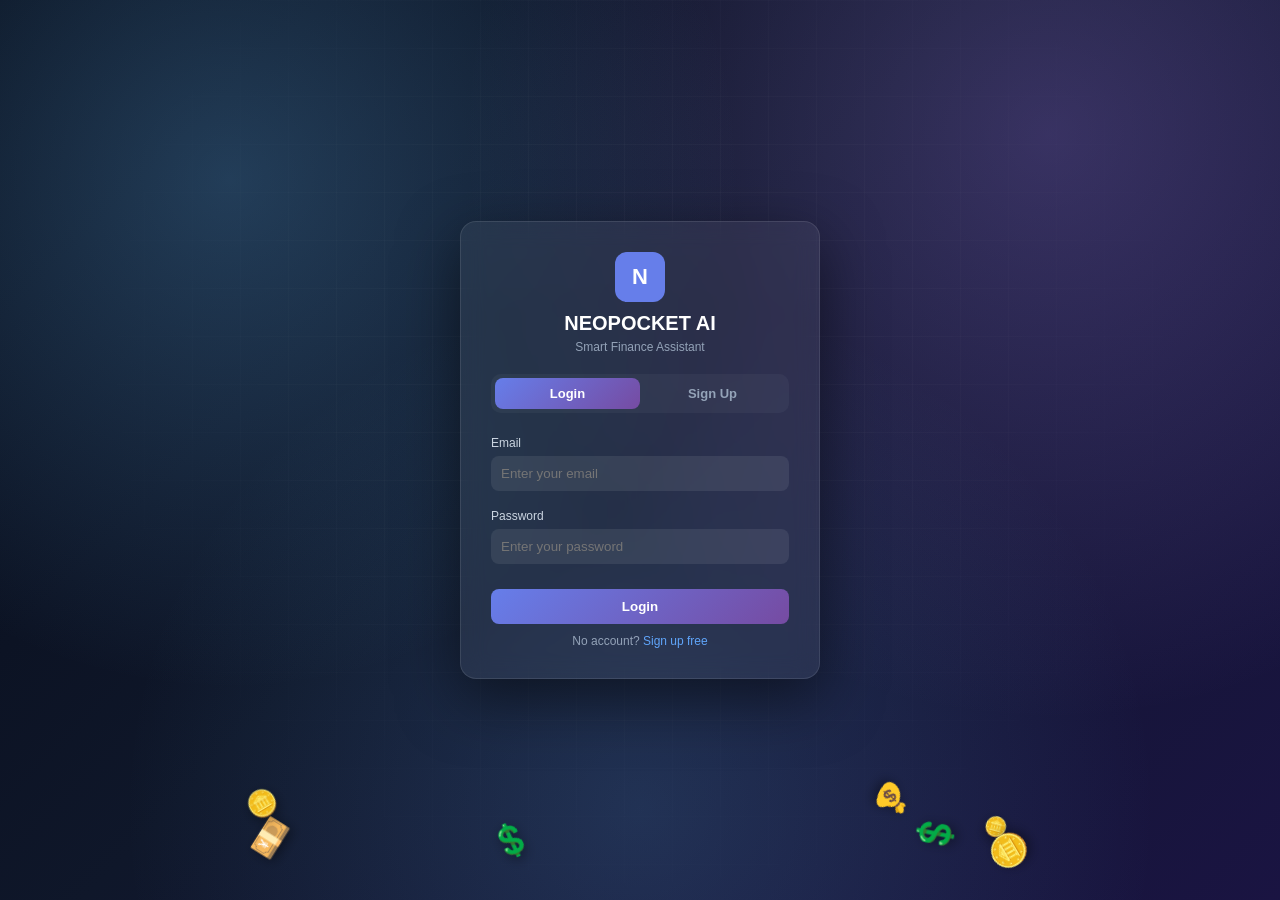
==== login.html @ 25423f74 "first commit" ====
<!DOCTYPE html>
<html lang="en">
<head>
  <meta charset="UTF-8" />
  <meta name="viewport" content="width=device-width, initial-scale=1.0"/>
  <title>NEOPOCKET AI - Login</title>
  <link rel="stylesheet" href="style.css"/>
</head>

<body class="login-body">

  <div class="money-rain" id="moneyRain"></div>

  <div class="login-container">
    <div class="login-box">

      <div class="login-header">
        <div class="logo">N</div>
        <h1>NEOPOCKET AI</h1>
        <p>Smart Finance Assistant</p>
      </div>

      <!-- Tab switcher -->
      <div class="auth-tabs">
        <button class="auth-tab active" id="tab-login" onclick="switchTab('login')">Login</button>
        <button class="auth-tab" id="tab-signup" onclick="switchTab('signup')">Sign Up</button>
      </div>

      <!-- LOGIN FORM -->
      <form id="loginForm" class="auth-form" onsubmit="handleLogin(event)">

        <div class="input-group">
          <label>Email</label>
          <input type="email" id="login-email" placeholder="Enter your email" required />
        </div>

        <div class="input-group">
          <label>Password</label>
          <input type="password" id="login-password" placeholder="Enter your password" required />
        </div>

        <div id="login-error" class="auth-error" style="display:none;"></div>

        <button type="submit" class="login-btn">Login</button>

        <p class="signup-text">
          No account? <a href="#" onclick="switchTab('signup'); return false;">Sign up free</a>
        </p>

      </form>

      <!-- SIGNUP FORM -->
      <form id="signupForm" class="auth-form" style="display:none;" onsubmit="handleSignup(event)">

        <div class="input-group">
          <label>Full Name</label>
          <input type="text" id="signup-name" placeholder="Enter your full name" required />
        </div>

        <div class="input-group">
          <label>Email</label>
          <input type="email" id="signup-email" placeholder="Enter your email" required />
        </div>

        <div class="input-group">
          <label>Password</label>
          <input type="password" id="signup-password" placeholder="Create a password (min 6 chars)" required minlength="6"/>
        </div>

        <div class="input-group">
          <label>Confirm Password</label>
          <input type="password" id="signup-confirm" placeholder="Repeat your password" required />
        </div>

        <div id="signup-error" class="auth-error" style="display:none;"></div>
        <div id="signup-success" class="auth-success" style="display:none;"></div>

        <button type="submit" class="login-btn">Create Account</button>

        <p class="signup-text">
          Already have an account? <a href="#" onclick="switchTab('login'); return false;">Login</a>
        </p>

      </form>

    </div>
  </div>

  <style>
    .money-rain{
      position:absolute;
      inset:0;
      overflow:hidden;
      pointer-events:none;
      z-index:1;
    }
    .login-container{
      position:relative;
      z-index:2;
    }
    .money-piece{
      position:absolute;
      top:-50px;
      left:var(--left);
      font-size:var(--size);
      opacity:0;
      filter: drop-shadow(0 4px 6px rgba(0,0,0,0.4));
      animation: moneyFall var(--dur) cubic-bezier(.45,0,.55,1) var(--delay) forwards;
    }
    @keyframes moneyFall{
      0%   { transform: translateY(0) rotate(0deg);    opacity:0; }
      6%   { opacity:1; }
      82%  { transform: translateY(calc(100vh - var(--land))) rotate(var(--spin)); opacity:1; }
      88%  { transform: translateY(calc(100vh - var(--land) + 6px)) rotate(var(--spin)); }
      100% { transform: translateY(calc(100vh - var(--land))) rotate(var(--spin)); opacity:1; }
    }

    .auth-tabs {
      display: flex;
      gap: 0;
      margin-bottom: 20px;
      background: rgba(255,255,255,0.04);
      border-radius: 10px;
      padding: 4px;
    }
    .auth-tab {
      flex: 1;
      padding: 8px;
      border: none;
      border-radius: 8px;
      background: transparent;
      color: #94a3b8;
      font-size: 13px;
      font-weight: 600;
      cursor: pointer;
      transition: all 0.2s;
    }
    .auth-tab.active {
      background: linear-gradient(135deg, #667eea, #764ba2);
      color: white;
    }
    .auth-error {
      background: rgba(252,129,129,0.12);
      border: 1px solid rgba(252,129,129,0.4);
      color: #fc8181;
      border-radius: 8px;
      padding: 9px 12px;
      font-size: 12px;
      margin-bottom: 10px;
    }
    .auth-success {
      background: rgba(104,211,145,0.12);
      border: 1px solid rgba(104,211,145,0.4);
      color: #68d391;
      border-radius: 8px;
      padding: 9px 12px;
      font-size: 12px;
      margin-bottom: 10px;
    }
  </style>

  <script>
    function switchTab(tab) {
      document.getElementById('loginForm').style.display  = tab === 'login'  ? '' : 'none';
      document.getElementById('signupForm').style.display = tab === 'signup' ? '' : 'none';
      document.getElementById('tab-login').classList.toggle('active',  tab === 'login');
      document.getElementById('tab-signup').classList.toggle('active', tab === 'signup');
      document.getElementById('login-error').style.display = 'none';
      document.getElementById('signup-error').style.display = 'none';
      document.getElementById('signup-success').style.display = 'none';
    }

    function apiRequest(action, data = {}) {
      return fetch(`api.php?action=${encodeURIComponent(action)}`, {
        method: 'POST',
        headers: { 'Content-Type': 'application/json' },
        credentials: 'same-origin',
        body: JSON.stringify(data)
      }).then(async response => {
        const payload = await response.json().catch(() => null);
        if (!response.ok) {
          throw new Error(payload && payload.error ? payload.error : response.statusText || 'Server error');
        }
        if (payload && payload.error) {
          throw new Error(payload.error);
        }
        return payload || {};
      });
    }

    async function handleLogin(e) {
      e.preventDefault();
      const email = document.getElementById('login-email').value.trim().toLowerCase();
      const pass  = document.getElementById('login-password').value;
      const errEl = document.getElementById('login-error');

      errEl.style.display = 'none';
      if (!email || !pass) {
        errEl.textContent = 'Please enter both email and password.';
        errEl.style.display = 'block';
        return;
      }

      try {
        await apiRequest('login', { email, password: pass });
        window.location.href = 'index.html';
      } catch (err) {
        errEl.textContent = '❌ ' + (err.message || 'Login failed');
        errEl.style.display = 'block';
      }
    }

    async function handleSignup(e) {
      e.preventDefault();
      const name    = document.getElementById('signup-name').value.trim();
      const email   = document.getElementById('signup-email').value.trim().toLowerCase();
      const pass    = document.getElementById('signup-password').value;
      const confirm = document.getElementById('signup-confirm').value;
      const errEl   = document.getElementById('signup-error');
      const sucEl   = document.getElementById('signup-success');

      errEl.style.display = 'none';
      sucEl.style.display = 'none';

      if (!name || !email || !pass) {
        errEl.textContent = 'All fields are required.';
        errEl.style.display = 'block';
        return;
      }
      if (pass !== confirm) {
        errEl.textContent = '❌ Passwords do not match.';
        errEl.style.display = 'block';
        return;
      }

      try {
        await apiRequest('signup', { name, email, password: pass });
        sucEl.textContent = '✅ Account created! Redirecting...';
        sucEl.style.display = 'block';
        setTimeout(() => { window.location.href = 'index.html'; }, 800);
      } catch (err) {
        errEl.textContent = '❌ ' + (err.message || 'Signup failed');
        errEl.style.display = 'block';
      }
    }
  </script>

  <script>
    (function moneyRainSetup() {
      const container = document.getElementById('moneyRain');
      const symbols = ['💵', '💰', '🪙', '💴', '💲'];

      function spawnCoin() {
        const el = document.createElement('span');
        el.className = 'money-piece';
        el.textContent = symbols[Math.floor(Math.random() * symbols.length)];

        const left = Math.random() * 96;               // % across screen
        const size = 16 + Math.random() * 20;           // px
        const dur  = 4.5 + Math.random() * 4;            // seconds to fall
        const delay = Math.random() * 3;                 // stagger start
        const land = 8 + Math.random() * 70;              // px from bottom (pile height look)
        const spin = (Math.random() > 0.5 ? 1 : -1) * (200 + Math.random() * 360);

        el.style.setProperty('--left', left + '%');
        el.style.setProperty('--size', size + 'px');
        el.style.setProperty('--dur', dur + 's');
        el.style.setProperty('--delay', delay + 's');
        el.style.setProperty('--land', land + 'px');
        el.style.setProperty('--spin', spin + 'deg');

        container.appendChild(el);

        // Once it lands, remove after a while and spawn a fresh one (keeps it raining forever)
        setTimeout(() => {
          el.remove();
          spawnCoin();
        }, (dur + delay) * 1000 + 1800);
      }

      const COUNT = 26;
      for (let i = 0; i < COUNT; i++) {
        setTimeout(spawnCoin, i * 150);
      }
    })();
  </script>

</body>
</html>
---- style.css ----
/* =====================================================
   NEOPOCKET AI — style.css
   Dark Fintech Theme | Glassmorphism
   ===================================================== */

/* ── Reset & Base ── */
*, *::before, *::after { box-sizing: border-box; margin: 0; padding: 0; }

:root {
  --bg-base:       #060b18;
  --bg-card:       rgba(255,255,255,0.05);
  --bg-card-hover: rgba(255,255,255,0.08);
  --bg-input:      rgba(255,255,255,0.06);
  --border:        rgba(255,255,255,0.08);
  --border-active: rgba(99,179,237,0.5);
  --text-primary:  #f0f4ff;
  --text-secondary:#8892b0;
  --text-muted:    #4a5568;
  --accent-blue:   #63b3ed;
  --accent-purple: #9f7aea;
  --accent-teal:   #38b2ac;
  --accent-pink:   #f687b3;
  --accent-amber:  #f6ad55;
  --accent-green:  #68d391;
  --accent-red:    #fc8181;
  --grad-blue:     linear-gradient(135deg, #667eea 0%, #764ba2 100%);
  --grad-teal:     linear-gradient(135deg, #11998e 0%, #38ef7d 100%);
  --grad-pink:     linear-gradient(135deg, #f093fb 0%, #f5576c 100%);
  --grad-amber:    linear-gradient(135deg, #f7971e 0%, #ffd200 100%);
  --sidebar-w:     240px;
  --radius:        16px;
  --radius-sm:     10px;
}

html, body {
  height: 100%;
  background: var(--bg-base);
  color: var(--text-primary);
  font-family: 'Segoe UI', system-ui, -apple-system, sans-serif;
  overflow-x: hidden;
}

/* Starfield background */
body::before {
  content: '';
  position: fixed;
  inset: 0;
  background:
    radial-gradient(ellipse at 20% 50%, rgba(102,126,234,0.12) 0%, transparent 50%),
    radial-gradient(ellipse at 80% 20%, rgba(159,122,234,0.10) 0%, transparent 40%),
    radial-gradient(ellipse at 60% 80%, rgba(56,178,172,0.08) 0%, transparent 40%);
  pointer-events: none;
  z-index: 0;
}

/* ── Sidebar ── */
.sidebar {
  position: fixed;
  top: 0; left: 0;
  width: var(--sidebar-w);
  height: 100vh;
  background: rgba(6,11,24,0.95);
  border-right: 1px solid var(--border);
  backdrop-filter: blur(20px);
  display: flex;
  flex-direction: column;
  padding: 1.5rem 0;
  z-index: 100;
  transition: transform 0.3s ease;
}

.sidebar-logo {
  display: flex;
  align-items: center;
  gap: 12px;
  padding: 0 1.25rem 2rem;
  border-bottom: 1px solid var(--border);
}
.logo-icon {
  width: 40px; height: 40px;
  background: var(--grad-blue);
  border-radius: 12px;
  display: flex; align-items: center; justify-content: center;
  font-size: 20px; font-weight: 700; color: #fff;
}
.logo-name { font-size: 15px; font-weight: 700; color: var(--text-primary); letter-spacing: 1px; }
.logo-tagline { font-size: 10px; color: var(--accent-blue); letter-spacing: 2px; text-transform: uppercase; }

.sidebar-nav {
  flex: 1;
  display: flex;
  flex-direction: column;
  gap: 4px;
  padding: 1.5rem 0.75rem;
}

.nav-btn {
  display: flex;
  align-items: center;
  gap: 12px;
  padding: 11px 14px;
  border: none;
  background: transparent;
  color: var(--text-secondary);
  font-size: 13px;
  font-weight: 500;
  border-radius: var(--radius-sm);
  cursor: pointer;
  transition: all 0.2s;
  text-align: left;
  width: 100%;
}
.nav-btn svg {
  width: 18px; height: 18px;
  stroke: currentColor;
  fill: none;
  stroke-width: 2;
  stroke-linecap: round;
  stroke-linejoin: round;
  flex-shrink: 0;
}
.nav-btn:hover {
  background: var(--bg-card-hover);
  color: var(--text-primary);
}
.nav-btn.active {
  background: rgba(99,179,237,0.12);
  color: var(--accent-blue);
  border: 1px solid rgba(99,179,237,0.2);
}

.sidebar-user {
  display: flex;
  align-items: center;
  gap: 12px;
  padding: 1.25rem;
  border-top: 1px solid var(--border);
  margin-top: auto;
}
.user-avatar {
  width: 36px; height: 36px;
  border-radius: 50%;
  background: var(--grad-purple, linear-gradient(135deg,#667eea,#764ba2));
  display: flex; align-items: center; justify-content: center;
  font-size: 12px; font-weight: 700; color: #fff;
  flex-shrink: 0;
}
.user-name { font-size: 13px; font-weight: 600; color: var(--text-primary); }
.user-plan { font-size: 10px; color: var(--accent-teal); letter-spacing: 1px; text-transform: uppercase; }

/* ── Mobile header ── */
.mobile-header {
  display: none;
  position: fixed;
  top: 0; left: 0; right: 0;
  height: 56px;
  background: rgba(6,11,24,0.95);
  border-bottom: 1px solid var(--border);
  backdrop-filter: blur(20px);
  align-items: center;
  gap: 16px;
  padding: 0 1rem;
  z-index: 99;
}
.hamburger {
  background: none; border: none;
  color: var(--text-primary);
  font-size: 20px; cursor: pointer;
}
.mobile-logo { font-size: 14px; font-weight: 700; color: var(--accent-blue); letter-spacing: 1px; }

/* ── Main content ── */
.main {
  margin-left: var(--sidebar-w);
  min-height: 100vh;
  padding: 2rem;
  position: relative;
  z-index: 1;
}

/* ── Page header ── */
.page-header {
  display: flex;
  align-items: center;
  justify-content: space-between;
  margin-bottom: 1.75rem;
}
.page-title { font-size: 22px; font-weight: 700; color: var(--text-primary); }
.page-subtitle { font-size: 13px; color: var(--text-secondary); margin-top: 2px; }
.date-badge {
  font-size: 12px;
  color: var(--text-secondary);
  background: var(--bg-card);
  border: 1px solid var(--border);
  border-radius: 20px;
  padding: 6px 14px;
  backdrop-filter: blur(10px);
}

/* ── Glass card ── */
.glass-card {
  background: var(--bg-card);
  border: 1px solid var(--border);
  border-radius: var(--radius);
  backdrop-filter: blur(20px);
  padding: 1.5rem;
  transition: border-color 0.2s, background 0.2s;
}
.glass-card:hover { border-color: rgba(255,255,255,0.14); background: var(--bg-card-hover); }

/* ── Metric grid ── */
.metric-grid {
  display: grid;
  grid-template-columns: repeat(auto-fit, minmax(200px, 1fr));
  gap: 1rem;
  margin-bottom: 1.5rem;
}
.metric-card {
  background: var(--bg-card);
  border: 1px solid var(--border);
  border-radius: var(--radius);
  padding: 1.25rem 1.5rem;
  backdrop-filter: blur(20px);
  position: relative;
  overflow: hidden;
  transition: transform 0.2s, border-color 0.2s;
}
.metric-card:hover { transform: translateY(-2px); border-color: rgba(255,255,255,0.14); }
.metric-card::before {
  content: '';
  position: absolute;
  top: 0; left: 0; right: 0;
  height: 2px;
  background: var(--grad);
}
.metric-icon {
  font-size: 22px;
  margin-bottom: 10px;
  display: block;
}
.metric-label { font-size: 11px; color: var(--text-secondary); text-transform: uppercase; letter-spacing: 1px; margin-bottom: 4px; }
.metric-value { font-size: 26px; font-weight: 700; color: var(--text-primary); line-height: 1; }
.metric-sub { font-size: 11px; margin-top: 6px; }
.metric-up { color: var(--accent-green); }
.metric-down { color: var(--accent-red); }
.metric-neutral { color: var(--text-secondary); }

/* ── Score ring ── */
.score-container {
  display: flex;
  flex-direction: column;
  align-items: center;
  gap: 8px;
  padding: 0.5rem 0;
}
.score-ring-wrap {
  position: relative;
  width: 110px;
  height: 110px;
}
.score-ring-wrap svg { width: 100%; height: 100%; transform: rotate(-90deg); }
.score-center {
  position: absolute;
  inset: 0;
  display: flex;
  flex-direction: column;
  align-items: center;
  justify-content: center;
}
.score-num { font-size: 26px; font-weight: 700; color: var(--text-primary); }
.score-max { font-size: 11px; color: var(--text-secondary); }
.score-label { font-size: 12px; font-weight: 600; }

/* ── Dashboard grid ── */
.dash-grid {
  display: grid;
  grid-template-columns: 1fr 1fr;
  gap: 1.25rem;
  margin-bottom: 1.25rem;
}
.dash-grid.three { grid-template-columns: 1fr 1fr 1fr; }
.span-2 { grid-column: span 2; }

/* ── Transaction list ── */
.tx-list { display: flex; flex-direction: column; gap: 10px; }
.tx-row {
  display: flex;
  align-items: center;
  gap: 12px;
  padding: 10px 0;
  border-bottom: 1px solid var(--border);
}
.tx-row:last-child { border-bottom: none; }
.tx-icon {
  width: 38px; height: 38px;
  border-radius: 10px;
  display: flex; align-items: center; justify-content: center;
  font-size: 18px;
  flex-shrink: 0;
}
.tx-info { flex: 1; }
.tx-name { font-size: 13px; font-weight: 600; color: var(--text-primary); }
.tx-date { font-size: 11px; color: var(--text-secondary); margin-top: 2px; }
.tx-right { text-align: right; }
.tx-amount { font-size: 14px; font-weight: 700; }
.tx-cat {
  font-size: 10px;
  padding: 2px 8px;
  border-radius: 20px;
  margin-top: 3px;
  display: inline-block;
}
.tx-actions { display: flex; gap: 6px; }
.btn-icon {
  width: 28px; height: 28px;
  border: 1px solid var(--border);
  background: var(--bg-card);
  border-radius: 6px;
  color: var(--text-secondary);
  cursor: pointer;
  display: flex; align-items: center; justify-content: center;
  font-size: 13px;
  transition: all 0.2s;
}
.btn-icon:hover { background: var(--bg-card-hover); color: var(--text-primary); }
.btn-icon.danger:hover { border-color: var(--accent-red); color: var(--accent-red); }

/* ── Chart wrap ── */
.chart-wrap { position: relative; width: 100%; }
.chart-wrap canvas { width: 100% !important; }

/* ── Add Expense Form ── */
.form-grid {
  display: grid;
  grid-template-columns: 1fr 1fr;
  gap: 1rem;
  margin-bottom: 1rem;
}
.form-group { display: flex; flex-direction: column; gap: 6px; }
.form-group.full { grid-column: 1 / -1; }
.form-label { font-size: 12px; font-weight: 600; color: var(--text-secondary); text-transform: uppercase; letter-spacing: 1px; }
.form-input, .form-select, .form-textarea {
  background: var(--bg-input);
  border: 1px solid var(--border);
  border-radius: var(--radius-sm);
  color: var(--text-primary);
  font-size: 14px;
  padding: 11px 14px;
  outline: none;
  transition: border-color 0.2s, box-shadow 0.2s;
  width: 100%;
  font-family: inherit;
}
.form-input:focus, .form-select:focus, .form-textarea:focus {
  border-color: var(--border-active);
  box-shadow: 0 0 0 3px rgba(99,179,237,0.12);
}
.form-select option { background: #0d1424; }
.form-textarea { resize: vertical; min-height: 80px; }

/* Category pill selector */
.cat-grid {
  display: grid;
  grid-template-columns: repeat(auto-fill, minmax(100px, 1fr));
  gap: 8px;
}
.cat-pill {
  display: flex;
  flex-direction: column;
  align-items: center;
  gap: 5px;
  padding: 12px 8px;
  border: 1px solid var(--border);
  border-radius: var(--radius-sm);
  background: var(--bg-card);
  cursor: pointer;
  transition: all 0.2s;
  font-size: 11px;
  color: var(--text-secondary);
}
.cat-pill span { font-size: 20px; }
.cat-pill:hover { border-color: rgba(99,179,237,0.4); color: var(--text-primary); }
.cat-pill.selected {
  border-color: var(--accent-blue);
  background: rgba(99,179,237,0.12);
  color: var(--accent-blue);
}

/* Submit button */
.btn-primary {
  display: flex;
  align-items: center;
  justify-content: center;
  gap: 8px;
  padding: 13px 28px;
  background: linear-gradient(135deg, #667eea 0%, #764ba2 100%);
  border: none;
  border-radius: var(--radius-sm);
  color: #fff;
  font-size: 14px;
  font-weight: 600;
  cursor: pointer;
  width: 100%;
  margin-top: 0.5rem;
  transition: opacity 0.2s, transform 0.2s;
}
.btn-primary:hover { opacity: 0.9; transform: translateY(-1px); }
.btn-primary:active { transform: translateY(0); }

.btn-secondary {
  padding: 9px 18px;
  background: var(--bg-card);
  border: 1px solid var(--border);
  border-radius: var(--radius-sm);
  color: var(--text-secondary);
  font-size: 13px;
  cursor: pointer;
  transition: all 0.2s;
}
.btn-secondary:hover { background: var(--bg-card-hover); color: var(--text-primary); }

/* ── AI Advisor ── */
.ai-header {
  display: flex;
  align-items: center;
  gap: 14px;
  margin-bottom: 1.5rem;
}
.ai-avatar {
  width: 52px; height: 52px;
  border-radius: 16px;
  background: var(--grad-blue);
  display: flex; align-items: center; justify-content: center;
  font-size: 26px;
  flex-shrink: 0;
  position: relative;
  overflow: hidden;
}
.ai-avatar::after {
  content: '';
  position: absolute;
  inset: 0;
  background: linear-gradient(135deg, rgba(255,255,255,0.2), transparent);
}
.ai-title { font-size: 17px; font-weight: 700; color: var(--text-primary); }
.ai-subtitle { font-size: 12px; color: var(--accent-blue); }

.advice-list { display: flex; flex-direction: column; gap: 12px; }
.advice-item {
  display: flex;
  gap: 14px;
  padding: 16px;
  border: 1px solid var(--border);
  border-radius: var(--radius-sm);
  background: var(--bg-card);
  backdrop-filter: blur(10px);
  transition: border-color 0.2s;
}
.advice-item:hover { border-color: rgba(255,255,255,0.14); }
.advice-icon {
  font-size: 24px;
  width: 42px; height: 42px;
  border-radius: 10px;
  display: flex; align-items: center; justify-content: center;
  flex-shrink: 0;
}
.advice-text { font-size: 13px; color: var(--text-primary); line-height: 1.6; }
.advice-type {
  font-size: 10px;
  font-weight: 700;
  letter-spacing: 1px;
  text-transform: uppercase;
  margin-bottom: 5px;
}
.advice-warning .advice-icon { background: rgba(246,173,85,0.12); }
.advice-warning .advice-type { color: var(--accent-amber); }
.advice-danger .advice-icon  { background: rgba(252,129,129,0.12); }
.advice-danger .advice-type  { color: var(--accent-red); }
.advice-success .advice-icon { background: rgba(104,211,145,0.12); }
.advice-success .advice-type { color: var(--accent-green); }
.advice-info .advice-icon    { background: rgba(99,179,237,0.12); }
.advice-info .advice-type    { color: var(--accent-blue); }

/* ── Forecast ── */
.forecast-grid {
  display: grid;
  grid-template-columns: repeat(3, 1fr);
  gap: 1rem;
  margin-bottom: 1.5rem;
}
.forecast-card {
  background: var(--bg-card);
  border: 1px solid var(--border);
  border-radius: var(--radius);
  padding: 1.25rem;
  text-align: center;
  position: relative;
  overflow: hidden;
  transition: transform 0.2s;
}
.forecast-card:hover { transform: translateY(-2px); }
.forecast-card::before {
  content: '';
  position: absolute;
  top: 0; left: 0; right: 0; height: 2px;
  background: var(--grad);
}
.forecast-month { font-size: 11px; color: var(--text-secondary); text-transform: uppercase; letter-spacing: 1px; margin-bottom: 8px; }
.forecast-value { font-size: 22px; font-weight: 700; margin-bottom: 6px; }
.forecast-tag { font-size: 11px; padding: 3px 10px; border-radius: 20px; display: inline-block; }

/* ── Analytics ── */
.analytics-grid {
  display: grid;
  grid-template-columns: 1fr 1fr;
  gap: 1.25rem;
  margin-bottom: 1.25rem;
}

.legend-list { display: flex; flex-direction: column; gap: 8px; }
.legend-item {
  display: flex; align-items: center; justify-content: space-between;
  font-size: 12px;
}
.legend-left { display: flex; align-items: center; gap: 8px; }
.legend-dot { width: 10px; height: 10px; border-radius: 3px; flex-shrink: 0; }
.legend-name { color: var(--text-secondary); }
.legend-val { font-weight: 600; color: var(--text-primary); }
.legend-pct { font-size: 10px; color: var(--text-muted); margin-left: 4px; }

/* ── Edit modal ── */
.modal-overlay {
  display: none;
  position: fixed;
  inset: 0;
  background: rgba(0,0,0,0.7);
  backdrop-filter: blur(6px);
  z-index: 200;
  align-items: center;
  justify-content: center;
}
.modal-overlay.open { display: flex; }
.modal {
  background: #0d1424;
  border: 1px solid var(--border);
  border-radius: var(--radius);
  padding: 1.75rem;
  width: 90%;
  max-width: 480px;
  animation: slideUp 0.25s ease;
}
@keyframes slideUp {
  from { opacity: 0; transform: translateY(20px); }
  to   { opacity: 1; transform: translateY(0); }
}
.modal-header {
  display: flex; align-items: center; justify-content: space-between;
  margin-bottom: 1.25rem;
}
.modal-title { font-size: 16px; font-weight: 700; }
.modal-close {
  width: 30px; height: 30px;
  border: 1px solid var(--border); border-radius: 8px;
  background: var(--bg-card); color: var(--text-secondary);
  cursor: pointer; font-size: 16px; display: flex;
  align-items: center; justify-content: center;
}
.modal-close:hover { color: var(--text-primary); }

/* ── Toast ── */
.toast {
  position: fixed;
  bottom: 24px; right: 24px;
  background: rgba(30,40,65,0.95);
  border: 1px solid rgba(99,179,237,0.4);
  border-radius: var(--radius-sm);
  padding: 12px 20px;
  font-size: 13px;
  color: var(--text-primary);
  z-index: 999;
  opacity: 0;
  transform: translateY(10px);
  transition: opacity 0.3s, transform 0.3s;
  pointer-events: none;
  max-width: 300px;
}
.toast.show { opacity: 1; transform: translateY(0); }
.toast.error { border-color: rgba(252,129,129,0.5); }

/* ── Section label ── */
.section-label {
  font-size: 11px;
  font-weight: 700;
  letter-spacing: 1.5px;
  text-transform: uppercase;
  color: var(--text-secondary);
  margin-bottom: 1rem;
  display: flex;
  align-items: center;
  gap: 8px;
}
.section-label::after {
  content: '';
  flex: 1;
  height: 1px;
  background: var(--border);
}

/* ── Divider ── */
.divider { height: 1px; background: var(--border); margin: 1rem 0; }

/* ── Empty state ── */
.empty-state {
  text-align: center;
  padding: 3rem 1rem;
  color: var(--text-muted);
}
.empty-state .icon { font-size: 42px; margin-bottom: 12px; }
.empty-state p { font-size: 14px; }

/* ── Scrollbar ── */
::-webkit-scrollbar { width: 6px; }
::-webkit-scrollbar-track { background: transparent; }
::-webkit-scrollbar-thumb { background: rgba(255,255,255,0.12); border-radius: 3px; }

/* ── Responsive ── */
@media (max-width: 900px) {
  .sidebar { transform: translateX(-100%); }
  .sidebar.open { transform: translateX(0); }
  .mobile-header { display: flex; }
  .main { margin-left: 0; padding: 1rem; padding-top: calc(56px + 1rem); }
  .dash-grid { grid-template-columns: 1fr; }
  .dash-grid.three { grid-template-columns: 1fr 1fr; }
  .analytics-grid { grid-template-columns: 1fr; }
  .forecast-grid { grid-template-columns: 1fr; }
  .form-grid { grid-template-columns: 1fr; }
  .span-2 { grid-column: span 1; }
  .metric-grid { grid-template-columns: 1fr 1fr; }
}

@media (max-width: 540px) {
  .metric-grid { grid-template-columns: 1fr; }
  .dash-grid.three { grid-template-columns: 1fr; }
}

/* ── Category color helpers ── */
.c-food      { background: rgba(246,173,85,0.15);  color: #f6ad55; }
.c-transport { background: rgba(99,179,237,0.15);  color: #63b3ed; }
.c-shopping  { background: rgba(159,122,234,0.15); color: #9f7aea; }
.c-health    { background: rgba(104,211,145,0.15); color: #68d391; }
.c-entertain { background: rgba(246,135,179,0.15); color: #f687b3; }
.c-bills     { background: rgba(252,129,129,0.15); color: #fc8181; }
.c-other     { background: rgba(113,128,150,0.15); color: #718096; }

/* ================= LOGIN PAGE ================= */

.login-body{
  margin:0;
  font-family: Arial, sans-serif;
  background: #060b18;
  display:flex;
  justify-content:center;
  align-items:center;
  height:100vh;
  position:relative;
  overflow:hidden;
}

.login-body::before{
  content:"";
  position:absolute;
  inset:0;
  background:
    radial-gradient(circle at 18% 20%, rgba(99,179,237,0.28), transparent 40%),
    radial-gradient(circle at 82% 15%, rgba(159,122,234,0.28), transparent 45%),
    radial-gradient(circle at 50% 90%, rgba(99,179,237,0.18), transparent 50%),
    linear-gradient(135deg, #060b18 0%, #0f172a 45%, #1a1442 100%);
  animation: bgDrift 18s ease-in-out infinite alternate;
  z-index:0;
}

.login-body::after{
  content:"";
  position:absolute;
  inset:0;
  background-image:
    linear-gradient(rgba(255,255,255,0.035) 1px, transparent 1px),
    linear-gradient(90deg, rgba(255,255,255,0.035) 1px, transparent 1px);
  background-size: 48px 48px;
  mask-image: radial-gradient(circle at 50% 40%, black 0%, transparent 75%);
  z-index:0;
}

@keyframes bgDrift{
  0%   { transform: scale(1)   translate(0,0); }
  100% { transform: scale(1.08) translate(-1.5%, 1.5%); }
}

.login-container{
  width:100%;
  display:flex;
  justify-content:center;
  position:relative;
  z-index:1;
}

.login-box{
  width:360px;
  background: rgba(255,255,255,0.06);
  backdrop-filter: blur(12px);
  padding:30px;
  border-radius:16px;
  border:1px solid rgba(255,255,255,0.1);
  color:white;
  box-shadow: 0 20px 60px rgba(0,0,0,0.5);
}

.login-header{
  text-align:center;
  margin-bottom:20px;
}

.login-header .logo{
  width:50px;
  height:50px;
  margin:auto;
  background:#667eea;
  border-radius:12px;
  display:flex;
  justify-content:center;
  align-items:center;
  font-weight:bold;
  font-size:22px;
}

.login-header h1{
  margin:10px 0 5px;
  font-size:20px;
}

.login-header p{
  font-size:12px;
  color:#94a3b8;
}

.input-group{
  margin-bottom:15px;
}

.input-group label{
  font-size:12px;
  color:#cbd5e1;
}

.input-group input{
  width:100%;
  padding:10px;
  margin-top:5px;
  border-radius:8px;
  border:none;
  outline:none;
  background:rgba(255,255,255,0.08);
  color:white;
}

.login-btn{
  width:100%;
  padding:10px;
  border:none;
  border-radius:8px;
  background: linear-gradient(135deg,#667eea,#764ba2);
  color:white;
  font-weight:bold;
  cursor:pointer;
  margin-top:10px;
}

.login-btn:hover{
  opacity:0.9;
}

.signup-text{
  text-align:center;
  margin-top:10px;
  font-size:12px;
  color:#94a3b8;
}

.signup-text a{
  color:#60a5fa;
  text-decoration:none;
}
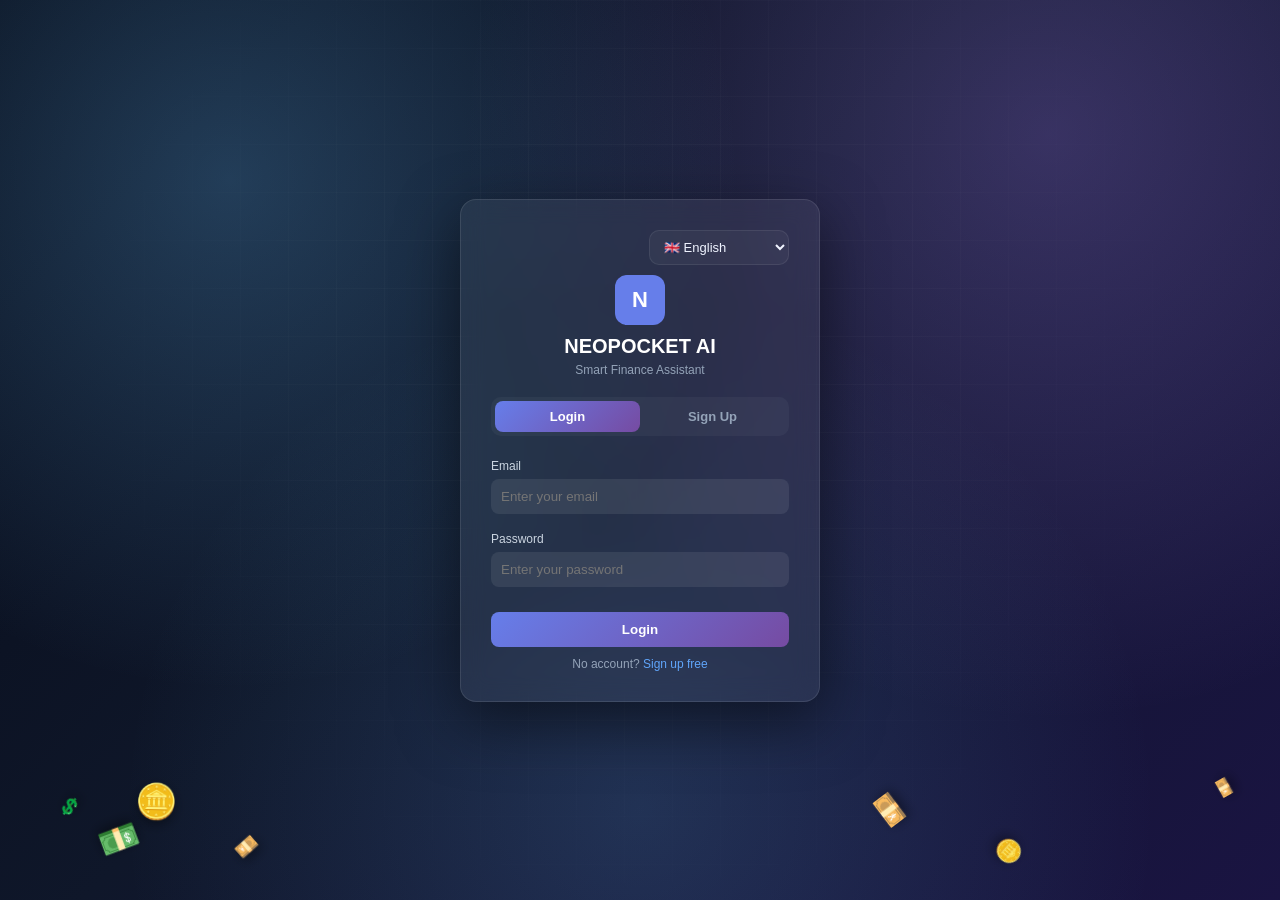
==== commit 25b05e77: "All time Net saving Add" ====
--- a/login.html
+++ b/login.html
@@ -5,6 +5,7 @@
   <meta name="viewport" content="width=device-width, initial-scale=1.0"/>
   <title>NEOPOCKET AI - Login</title>
   <link rel="stylesheet" href="style.css"/>
+  <script src="i18n.js"></script>
 </head>
 
 <body class="login-body">
@@ -14,37 +15,41 @@
   <div class="login-container">
     <div class="login-box">
 
+      <div class="login-lang-wrap">
+        <div id="login-lang-slot"></div>
+      </div>
+
       <div class="login-header">
         <div class="logo">N</div>
-        <h1>NEOPOCKET AI</h1>
-        <p>Smart Finance Assistant</p>
+        <h1 data-i18n="login_app_name">NEOPOCKET AI</h1>
+        <p data-i18n="login_tagline">Smart Finance Assistant</p>
       </div>
 
       <!-- Tab switcher -->
       <div class="auth-tabs">
-        <button class="auth-tab active" id="tab-login" onclick="switchTab('login')">Login</button>
-        <button class="auth-tab" id="tab-signup" onclick="switchTab('signup')">Sign Up</button>
+        <button class="auth-tab active" id="tab-login" onclick="switchTab('login')" data-i18n="tab_login">Login</button>
+        <button class="auth-tab" id="tab-signup" onclick="switchTab('signup')" data-i18n="tab_signup">Sign Up</button>
       </div>
 
       <!-- LOGIN FORM -->
       <form id="loginForm" class="auth-form" onsubmit="handleLogin(event)">
 
         <div class="input-group">
-          <label>Email</label>
-          <input type="email" id="login-email" placeholder="Enter your email" required />
-        </div>
-
-        <div class="input-group">
-          <label>Password</label>
-          <input type="password" id="login-password" placeholder="Enter your password" required />
+          <label data-i18n="email_label">Email</label>
+          <input type="email" id="login-email" placeholder="Enter your email" data-i18n-placeholder="email_ph" required />
+        </div>
+
+        <div class="input-group">
+          <label data-i18n="password_label">Password</label>
+          <input type="password" id="login-password" placeholder="Enter your password" data-i18n-placeholder="password_ph" required />
         </div>
 
         <div id="login-error" class="auth-error" style="display:none;"></div>
 
-        <button type="submit" class="login-btn">Login</button>
+        <button type="submit" class="login-btn" data-i18n="login_btn">Login</button>
 
         <p class="signup-text">
-          No account? <a href="#" onclick="switchTab('signup'); return false;">Sign up free</a>
+          <span data-i18n="no_account">No account?</span> <a href="#" onclick="switchTab('signup'); return false;" data-i18n="signup_free">Sign up free</a>
         </p>
 
       </form>
@@ -53,32 +58,32 @@
       <form id="signupForm" class="auth-form" style="display:none;" onsubmit="handleSignup(event)">
 
         <div class="input-group">
-          <label>Full Name</label>
-          <input type="text" id="signup-name" placeholder="Enter your full name" required />
-        </div>
-
-        <div class="input-group">
-          <label>Email</label>
-          <input type="email" id="signup-email" placeholder="Enter your email" required />
-        </div>
-
-        <div class="input-group">
-          <label>Password</label>
-          <input type="password" id="signup-password" placeholder="Create a password (min 6 chars)" required minlength="6"/>
-        </div>
-
-        <div class="input-group">
-          <label>Confirm Password</label>
-          <input type="password" id="signup-confirm" placeholder="Repeat your password" required />
+          <label data-i18n="full_name_label">Full Name</label>
+          <input type="text" id="signup-name" placeholder="Enter your full name" data-i18n-placeholder="full_name_ph" required />
+        </div>
+
+        <div class="input-group">
+          <label data-i18n="email_label">Email</label>
+          <input type="email" id="signup-email" placeholder="Enter your email" data-i18n-placeholder="email_ph" required />
+        </div>
+
+        <div class="input-group">
+          <label data-i18n="password_label">Password</label>
+          <input type="password" id="signup-password" placeholder="Create a password (min 6 chars)" data-i18n-placeholder="signup_password_ph" required minlength="6"/>
+        </div>
+
+        <div class="input-group">
+          <label data-i18n="confirm_password_label">Confirm Password</label>
+          <input type="password" id="signup-confirm" placeholder="Repeat your password" data-i18n-placeholder="confirm_password_ph" required />
         </div>
 
         <div id="signup-error" class="auth-error" style="display:none;"></div>
         <div id="signup-success" class="auth-success" style="display:none;"></div>
 
-        <button type="submit" class="login-btn">Create Account</button>
+        <button type="submit" class="login-btn" data-i18n="create_account_btn">Create Account</button>
 
         <p class="signup-text">
-          Already have an account? <a href="#" onclick="switchTab('login'); return false;">Login</a>
+          <span data-i18n="already_account">Already have an account?</span> <a href="#" onclick="switchTab('login'); return false;" data-i18n="tab_login">Login</a>
         </p>
 
       </form>
@@ -196,7 +201,7 @@
 
       errEl.style.display = 'none';
       if (!email || !pass) {
-        errEl.textContent = 'Please enter both email and password.';
+        errEl.textContent = t('err_both_fields');
         errEl.style.display = 'block';
         return;
       }
@@ -223,19 +228,19 @@
       sucEl.style.display = 'none';
 
       if (!name || !email || !pass) {
-        errEl.textContent = 'All fields are required.';
+        errEl.textContent = t('err_all_fields');
         errEl.style.display = 'block';
         return;
       }
       if (pass !== confirm) {
-        errEl.textContent = '❌ Passwords do not match.';
+        errEl.textContent = t('err_password_mismatch');
         errEl.style.display = 'block';
         return;
       }
 
       try {
         await apiRequest('signup', { name, email, password: pass });
-        sucEl.textContent = '✅ Account created! Redirecting...';
+        sucEl.textContent = t('success_account_created');
         sucEl.style.display = 'block';
         setTimeout(() => { window.location.href = 'index.html'; }, 800);
       } catch (err) {
--- a/style.css
+++ b/style.css
@@ -196,6 +196,31 @@
   padding: 6px 14px;
   backdrop-filter: blur(10px);
 }
+.month-select-badge {
+  font-size: 12px;
+  font-weight: 600;
+  color: var(--text-primary);
+  background: var(--bg-card);
+  border: 1px solid var(--border);
+  border-radius: 20px;
+  padding: 6px 32px 6px 14px;
+  backdrop-filter: blur(10px);
+  cursor: pointer;
+  appearance: none;
+  -webkit-appearance: none;
+  -moz-appearance: none;
+  background-image: url("data:image/svg+xml;utf8,<svg xmlns='http://www.w3.org/2000/svg' viewBox='0 0 24 24' fill='none' stroke='%238892b0' stroke-width='2.5' stroke-linecap='round' stroke-linejoin='round'><polyline points='6 9 12 15 18 9'/></svg>");
+  background-repeat: no-repeat;
+  background-position: right 12px center;
+  background-size: 11px;
+  transition: border-color 0.2s;
+}
+.month-select-badge:hover { border-color: rgba(255,255,255,0.14); }
+.month-select-badge:focus { outline: none; border-color: #667eea; }
+.month-select-badge option {
+  background: #0b1220;
+  color: var(--text-primary);
+}
 
 /* ── Glass card ── */
 .glass-card {
@@ -301,6 +326,7 @@
 .tx-info { flex: 1; }
 .tx-name { font-size: 13px; font-weight: 600; color: var(--text-primary); }
 .tx-date { font-size: 11px; color: var(--text-secondary); margin-top: 2px; }
+.tx-note { font-size: 11px; color: var(--text-secondary); margin-top: 2px; font-style: italic; opacity: .85; overflow-wrap: anywhere; }
 .tx-right { text-align: right; }
 .tx-amount { font-size: 14px; font-weight: 700; }
 .tx-cat {
@@ -357,6 +383,26 @@
 }
 .form-select option { background: #0d1424; }
 .form-textarea { resize: vertical; min-height: 80px; }
+
+/* AI chat quick-question chips */
+.ai-quick-chip {
+  background: rgba(99,179,237,0.08);
+  border: 1px solid rgba(99,179,237,0.25);
+  color: var(--text-primary);
+  font-size: 12.5px;
+  font-weight: 600;
+  padding: 8px 14px;
+  border-radius: 20px;
+  cursor: pointer;
+  transition: background 0.2s, border-color 0.2s, transform 0.15s;
+  white-space: nowrap;
+}
+.ai-quick-chip:hover {
+  background: rgba(99,179,237,0.16);
+  border-color: var(--border-active);
+  transform: translateY(-1px);
+}
+.ai-quick-chip:active { transform: translateY(0); }
 
 /* Category pill selector */
 .cat-grid {
@@ -789,4 +835,89 @@
 .signup-text a{
   color:#60a5fa;
   text-decoration:none;
-}+}
+/* ── Language switcher ── */
+.lang-switcher{
+  width:100%;
+  background: rgba(255,255,255,0.04);
+  color: var(--text-primary, #e6e9f2);
+  border: 1px solid var(--border);
+  border-radius: var(--radius-sm, 8px);
+  padding: 8px 10px;
+  font-size: 13px;
+  cursor: pointer;
+  outline: none;
+}
+.lang-switcher:hover{ border-color: var(--border-active); }
+.lang-switcher option{ background:#0b1220; color:#e6e9f2; }
+
+.login-lang-wrap{
+  display:flex;
+  justify-content:flex-end;
+  margin-bottom:10px;
+  position:relative;
+  z-index:3;
+}
+.login-lang-wrap .lang-switcher{
+  width:auto;
+  min-width:140px;
+}
+
+/* ── AI Advisor: Markdown rendering, budget/goal editors, alert badges ── */
+.md-p { margin: 0 0 8px; }
+.md-list { margin: 0 0 8px; padding-left: 20px; }
+.md-list li { margin-bottom: 4px; }
+.md-hr { border: none; border-top: 1px solid var(--border); margin: 12px 0; }
+.md-table {
+  width: 100%;
+  border-collapse: collapse;
+  margin: 6px 0 12px;
+  font-size: 12.5px;
+}
+.md-table th, .md-table td {
+  border: 1px solid var(--border);
+  padding: 6px 8px;
+  text-align: left;
+}
+.md-table th {
+  background: rgba(255,255,255,0.05);
+  color: var(--text-primary);
+  font-weight: 700;
+}
+.md-table td { color: var(--text-secondary); }
+
+.budget-limit-row, .goal-row {
+  display: flex;
+  align-items: center;
+  gap: 10px;
+  padding: 8px 0;
+  border-bottom: 1px solid var(--border);
+}
+.budget-limit-row:last-child, .goal-row:last-child { border-bottom: none; }
+.budget-limit-row .cat-emoji-label { flex: 1; font-size: 13px; color: var(--text-primary); display:flex; align-items:center; gap:6px; }
+.budget-limit-row input, .goal-row input { max-width: 130px; }
+
+.goal-progress-track {
+  height: 6px;
+  border-radius: 4px;
+  background: rgba(255,255,255,0.06);
+  overflow: hidden;
+  margin-top: 6px;
+}
+.goal-progress-fill {
+  height: 100%;
+  background: var(--grad-blue);
+  border-radius: 4px;
+}
+
+.alert-badge {
+  display: inline-block;
+  font-size: 10.5px;
+  font-weight: 700;
+  padding: 2px 8px;
+  border-radius: 20px;
+  letter-spacing: .03em;
+  margin-left: 6px;
+}
+.alert-badge.warning { background: rgba(246,173,85,0.15); color: #f6ad55; border: 1px solid rgba(246,173,85,0.4); }
+.alert-badge.critical { background: rgba(252,129,129,0.15); color: #fc8181; border: 1px solid rgba(252,129,129,0.4); }
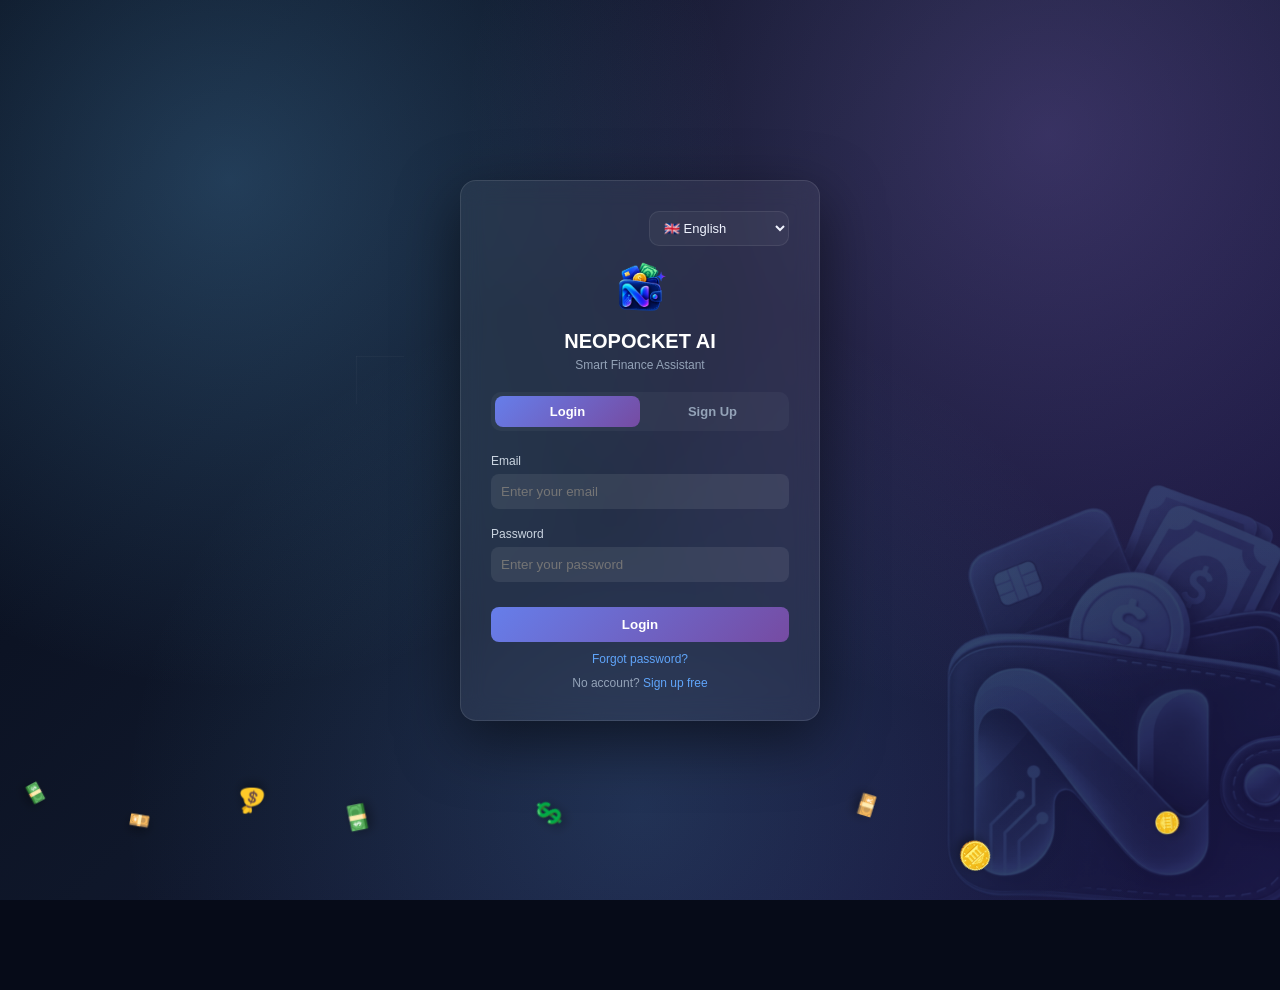
==== commit 9f24c9f3: "input LOGO, forget passworld,change and profile view" ====
--- a/login.html
+++ b/login.html
@@ -11,6 +11,7 @@
 <body class="login-body">
 
   <div class="money-rain" id="moneyRain"></div>
+  <div class="login-watermark"></div>
 
   <div class="login-container">
     <div class="login-box">
@@ -20,7 +21,7 @@
       </div>
 
       <div class="login-header">
-        <div class="logo">N</div>
+        <div class="logo"><img src="logo.png" alt="NEOPOCKET AI" /></div>
         <h1 data-i18n="login_app_name">NEOPOCKET AI</h1>
         <p data-i18n="login_tagline">Smart Finance Assistant</p>
       </div>
@@ -49,7 +50,45 @@
         <button type="submit" class="login-btn" data-i18n="login_btn">Login</button>
 
         <p class="signup-text">
+          <a href="#" onclick="showForgotPassword(); return false;" data-i18n="forgot_password_link">Forgot password?</a>
+        </p>
+
+        <p class="signup-text">
           <span data-i18n="no_account">No account?</span> <a href="#" onclick="switchTab('signup'); return false;" data-i18n="signup_free">Sign up free</a>
+        </p>
+
+      </form>
+
+      <!-- FORGOT PASSWORD FORM -->
+      <form id="forgotForm" class="auth-form" style="display:none;" onsubmit="handleForgotPassword(event)">
+
+        <div style="text-align:center;margin-bottom:16px;">
+          <div style="font-size:15px;font-weight:700;margin-bottom:4px;" data-i18n="forgot_password_title">Reset your password</div>
+          <div style="font-size:12px;color:#94a3b8;" data-i18n="forgot_password_subtitle">Enter your account email and choose a new password.</div>
+        </div>
+
+        <div class="input-group">
+          <label data-i18n="email_label">Email</label>
+          <input type="email" id="forgot-email" placeholder="Enter your email" data-i18n-placeholder="email_ph" required />
+        </div>
+
+        <div class="input-group">
+          <label data-i18n="new_password_label">New Password</label>
+          <input type="password" id="forgot-new-password" placeholder="Create a new password (min 6 chars)" data-i18n-placeholder="signup_password_ph" required minlength="6" />
+        </div>
+
+        <div class="input-group">
+          <label data-i18n="confirm_new_password_label">Confirm New Password</label>
+          <input type="password" id="forgot-confirm-password" placeholder="Repeat your new password" data-i18n-placeholder="confirm_password_ph" required />
+        </div>
+
+        <div id="forgot-error" class="auth-error" style="display:none;"></div>
+        <div id="forgot-success" class="auth-success" style="display:none;"></div>
+
+        <button type="submit" class="login-btn" data-i18n="reset_password_btn">Reset Password</button>
+
+        <p class="signup-text">
+          <a href="#" onclick="backToLogin(); return false;" data-i18n="back_to_login">Back to login</a>
         </p>
 
       </form>
@@ -168,11 +207,66 @@
     function switchTab(tab) {
       document.getElementById('loginForm').style.display  = tab === 'login'  ? '' : 'none';
       document.getElementById('signupForm').style.display = tab === 'signup' ? '' : 'none';
+      document.getElementById('forgotForm').style.display = 'none';
+      document.getElementById('tab-login').style.display  = '';
+      document.getElementById('tab-signup').style.display = '';
       document.getElementById('tab-login').classList.toggle('active',  tab === 'login');
       document.getElementById('tab-signup').classList.toggle('active', tab === 'signup');
       document.getElementById('login-error').style.display = 'none';
       document.getElementById('signup-error').style.display = 'none';
       document.getElementById('signup-success').style.display = 'none';
+    }
+
+    function showForgotPassword() {
+      document.getElementById('loginForm').style.display = 'none';
+      document.getElementById('signupForm').style.display = 'none';
+      document.getElementById('forgotForm').style.display = '';
+      document.querySelector('.auth-tabs').style.display = 'none';
+      document.getElementById('forgot-error').style.display = 'none';
+      document.getElementById('forgot-success').style.display = 'none';
+    }
+
+    function backToLogin() {
+      document.querySelector('.auth-tabs').style.display = '';
+      switchTab('login');
+    }
+
+    async function handleForgotPassword(e) {
+      e.preventDefault();
+      const email    = document.getElementById('forgot-email').value.trim().toLowerCase();
+      const pass     = document.getElementById('forgot-new-password').value;
+      const confirm  = document.getElementById('forgot-confirm-password').value;
+      const errEl    = document.getElementById('forgot-error');
+      const sucEl    = document.getElementById('forgot-success');
+
+      errEl.style.display = 'none';
+      sucEl.style.display = 'none';
+
+      if (!email || !pass) {
+        errEl.textContent = t('err_all_fields');
+        errEl.style.display = 'block';
+        return;
+      }
+      if (pass.length < 6) {
+        errEl.textContent = t('err_password_too_short');
+        errEl.style.display = 'block';
+        return;
+      }
+      if (pass !== confirm) {
+        errEl.textContent = t('err_password_mismatch');
+        errEl.style.display = 'block';
+        return;
+      }
+
+      try {
+        await apiRequest('forgot_password', { email, newPassword: pass });
+        sucEl.textContent = t('success_password_reset');
+        sucEl.style.display = 'block';
+        setTimeout(() => { backToLogin(); }, 1200);
+      } catch (err) {
+        errEl.textContent = '❌ ' + (err.message || 'Reset failed');
+        errEl.style.display = 'block';
+      }
     }
 
     function apiRequest(action, data = {}) {
--- a/style.css
+++ b/style.css
@@ -53,13 +53,33 @@
   z-index: 0;
 }
 
+/* Faint brand watermark, sits behind all content, never affects readability */
+body::after {
+  content: '';
+  position: fixed;
+  right: -4%;
+  bottom: -6%;
+  width: 760px;
+  height: 760px;
+  background-image: url('logo-watermark.png');
+  background-repeat: no-repeat;
+  background-size: contain;
+  background-position: center;
+  pointer-events: none;
+  z-index: 0;
+}
+
 /* ── Sidebar ── */
 .sidebar {
   position: fixed;
   top: 0; left: 0;
   width: var(--sidebar-w);
   height: 100vh;
-  background: rgba(6,11,24,0.95);
+  background-color: rgba(6,11,24,0.95);
+  background-image: url('logo-watermark.png');
+  background-repeat: no-repeat;
+  background-position: center 80%;
+  background-size: 210% auto;
   border-right: 1px solid var(--border);
   backdrop-filter: blur(20px);
   display: flex;
@@ -78,10 +98,20 @@
 }
 .logo-icon {
   width: 40px; height: 40px;
-  background: var(--grad-blue);
   border-radius: 12px;
   display: flex; align-items: center; justify-content: center;
   font-size: 20px; font-weight: 700; color: #fff;
+  overflow: hidden;
+  flex-shrink: 0;
+}
+.logo-icon img {
+  width: 100%; height: 100%;
+  object-fit: contain;
+}
+.mobile-logo-icon {
+  width: 28px; height: 28px;
+  object-fit: contain;
+  margin: 0 8px;
 }
 .logo-name { font-size: 15px; font-weight: 700; color: var(--text-primary); letter-spacing: 1px; }
 .logo-tagline { font-size: 10px; color: var(--accent-blue); letter-spacing: 2px; text-transform: uppercase; }
@@ -137,6 +167,19 @@
   border-top: 1px solid var(--border);
   margin-top: auto;
 }
+.sidebar-user-info {
+  display: flex;
+  align-items: center;
+  gap: 12px;
+  flex: 1;
+  min-width: 0;
+  cursor: pointer;
+  border-radius: 10px;
+  padding: 4px 6px;
+  margin: -4px -6px;
+  transition: background 0.15s;
+}
+.sidebar-user-info:hover { background: var(--bg-card-hover); }
 .user-avatar {
   width: 36px; height: 36px;
   border-radius: 50%;
@@ -144,8 +187,10 @@
   display: flex; align-items: center; justify-content: center;
   font-size: 12px; font-weight: 700; color: #fff;
   flex-shrink: 0;
-}
-.user-name { font-size: 13px; font-weight: 600; color: var(--text-primary); }
+  overflow: hidden;
+}
+.user-avatar img { width: 100%; height: 100%; object-fit: cover; }
+.user-name { font-size: 13px; font-weight: 600; color: var(--text-primary); overflow: hidden; text-overflow: ellipsis; white-space: nowrap; }
 .user-plan { font-size: 10px; color: var(--accent-teal); letter-spacing: 1px; text-transform: uppercase; }
 
 /* ── Mobile header ── */
@@ -612,6 +657,60 @@
   align-items: center; justify-content: center;
 }
 .modal-close:hover { color: var(--text-primary); }
+
+.modal-wide { max-width: 640px; }
+.modal-body-scroll {
+  max-height: 55vh;
+  overflow-y: auto;
+  padding-right: 4px;
+}
+
+/* ── Account settings modal ── */
+.settings-section-title {
+  font-size: 12px; font-weight: 700; color: var(--text-secondary);
+  text-transform: uppercase; letter-spacing: 1px;
+  margin: 22px 0 12px;
+}
+.settings-section-title:first-child { margin-top: 0; }
+.avatar-uploader {
+  display: flex; align-items: center; gap: 16px;
+}
+.avatar-uploader-preview {
+  width: 72px; height: 72px; border-radius: 50%;
+  background: var(--grad-purple, linear-gradient(135deg,#667eea,#764ba2));
+  display: flex; align-items: center; justify-content: center;
+  font-size: 22px; font-weight: 700; color: #fff;
+  overflow: hidden; flex-shrink: 0;
+  border: 2px solid var(--border);
+}
+.avatar-uploader-preview img { width: 100%; height: 100%; object-fit: cover; }
+.avatar-uploader-actions { display: flex; flex-direction: column; gap: 8px; }
+.avatar-uploader-actions .btn-secondary,
+.avatar-uploader-actions .btn-icon-text {
+  width: auto; padding: 7px 14px; font-size: 12px;
+}
+.btn-text-danger {
+  background: none; border: none; color: var(--accent-red);
+  font-size: 12px; cursor: pointer; text-align: left; padding: 0;
+}
+.btn-text-danger:hover { text-decoration: underline; }
+.auth-error {
+  background: rgba(252,129,129,0.12);
+  border: 1px solid rgba(252,129,129,0.4);
+  color: #fc8181;
+  border-radius: 8px;
+  padding: 9px 12px;
+  font-size: 12px;
+}
+.auth-success {
+  background: rgba(104,211,145,0.12);
+  border: 1px solid rgba(104,211,145,0.4);
+  color: #68d391;
+  border-radius: 8px;
+  padding: 9px 12px;
+  font-size: 12px;
+}
+
 
 /* ── Toast ── */
 .toast {
@@ -737,6 +836,23 @@
   z-index:0;
 }
 
+/* Faint brand watermark on the login screen, sits behind the login box */
+.login-watermark{
+  position:absolute;
+  right:-8%;
+  bottom:-10%;
+  width:560px;
+  height:560px;
+  max-width:70vw;
+  max-height:70vw;
+  background-image:url('logo-watermark.png');
+  background-repeat:no-repeat;
+  background-size:contain;
+  background-position:center;
+  pointer-events:none;
+  z-index:0;
+}
+
 @keyframes bgDrift{
   0%   { transform: scale(1)   translate(0,0); }
   100% { transform: scale(1.08) translate(-1.5%, 1.5%); }
@@ -767,16 +883,21 @@
 }
 
 .login-header .logo{
-  width:50px;
-  height:50px;
+  width:64px;
+  height:64px;
   margin:auto;
-  background:#667eea;
-  border-radius:12px;
+  border-radius:14px;
   display:flex;
   justify-content:center;
   align-items:center;
   font-weight:bold;
   font-size:22px;
+  overflow:hidden;
+}
+.login-header .logo img{
+  width:100%;
+  height:100%;
+  object-fit:contain;
 }
 
 .login-header h1{
